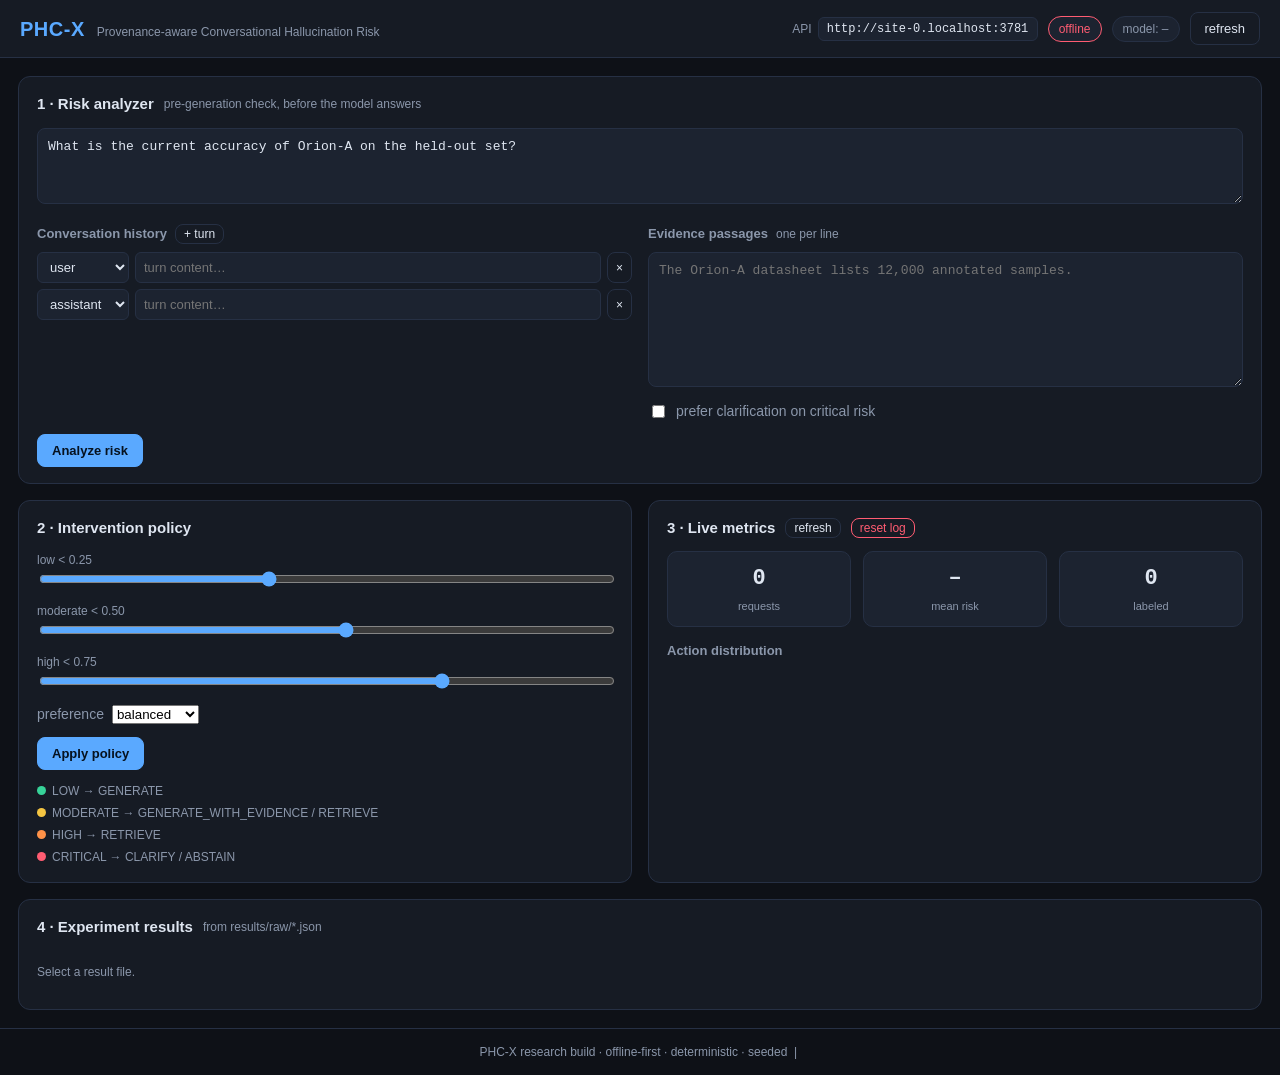
==== dashboard/index.html @ ae4a9660 "Initial PHC-X implementation" ====
<!DOCTYPE html>
<html lang="en">
<head>
  <meta charset="utf-8" />
  <meta name="viewport" content="width=device-width, initial-scale=1" />
  <title>PHC-X Dashboard</title>
  <link rel="stylesheet" href="style.css" />
</head>
<body>
  <header>
    <div class="brand">
      <span class="logo">PHC&#8209;X</span>
      <span class="tag">Provenance-aware Conversational Hallucination Risk</span>
    </div>
    <div class="status">
      <label>API
        <input id="api-base" value="http://127.0.0.1:8000" spellcheck="false" />
      </label>
      <span id="health-badge" class="badge">connecting…</span>
      <span id="model-badge" class="badge muted">model: –</span>
      <button id="btn-refresh" class="ghost">refresh</button>
    </div>
  </header>

  <main>
    <!-- ------------------------------------------------------- analyzer -->
    <section class="panel wide">
      <h2>1 &middot; Risk analyzer <span class="hint">pre-generation check, before the model answers</span></h2>
      <textarea id="prompt" rows="3" placeholder="Type the user prompt to evaluate…"></textarea>

      <div class="grid2">
        <div>
          <h3>Conversation history <button id="btn-add-turn" class="ghost small">+ turn</button></h3>
          <div id="history"></div>
        </div>
        <div>
          <h3>Evidence passages <span class="hint">one per line</span></h3>
          <textarea id="evidence" rows="6" placeholder="The Orion-A datasheet lists 12,000 annotated samples."></textarea>
          <label class="row"><input type="checkbox" id="prefer-clarify" /> prefer clarification on critical risk</label>
        </div>
      </div>

      <div class="actions">
        <button id="btn-analyze" class="primary">Analyze risk</button>
        <span id="analyze-meta" class="hint"></span>
      </div>

      <div id="result" class="result hidden">
        <div class="gauge-wrap">
          <div id="gauge" class="gauge"><div class="gauge-inner"><span id="gauge-score">0.00</span><small id="gauge-level">LOW</small></div></div>
          <div class="action-card">
            <div class="action-line"><span class="label">Action</span><span id="action" class="pill">–</span></div>
            <div class="action-line"><span class="label">Reason</span><span id="reason">–</span></div>
            <div class="action-line"><span class="label">Latency</span><span id="latency">–</span></div>
          </div>
        </div>

        <div class="grid2">
          <div>
            <h3>Top contributing factors <span class="hint" id="explain-method"></span></h3>
            <div id="factors"></div>
          </div>
          <div>
            <h3>Signals</h3>
            <div id="signals"></div>
          </div>
        </div>
      </div>
    </section>

    <!-- --------------------------------------------------------- policy -->
    <section class="panel">
      <h2>2 &middot; Intervention policy</h2>
      <div class="sliders">
        <label>low &lt; <span id="v-low">0.25</span>
          <input type="range" id="t-low" min="0.02" max="0.60" step="0.01" value="0.25" /></label>
        <label>moderate &lt; <span id="v-moderate">0.50</span>
          <input type="range" id="t-moderate" min="0.10" max="0.85" step="0.01" value="0.50" /></label>
        <label>high &lt; <span id="v-high">0.75</span>
          <input type="range" id="t-high" min="0.20" max="0.98" step="0.01" value="0.75" /></label>
      </div>
      <label class="row">preference
        <select id="pref">
          <option>balanced</option><option>aggressive</option><option>permissive</option>
        </select>
      </label>
      <div class="actions">
        <button id="btn-policy" class="primary">Apply policy</button>
        <span id="policy-meta" class="hint"></span>
      </div>
      <div class="legend">
        <div><span class="dot low"></span>LOW → GENERATE</div>
        <div><span class="dot moderate"></span>MODERATE → GENERATE_WITH_EVIDENCE / RETRIEVE</div>
        <div><span class="dot high"></span>HIGH → RETRIEVE</div>
        <div><span class="dot critical"></span>CRITICAL → CLARIFY / ABSTAIN</div>
      </div>
    </section>

    <!-- -------------------------------------------------------- metrics -->
    <section class="panel">
      <h2>3 &middot; Live metrics
        <button id="btn-metrics" class="ghost small">refresh</button>
        <button id="btn-reset" class="ghost small danger">reset log</button>
      </h2>
      <div id="metrics" class="metrics">
        <div class="stat"><b id="m-n">0</b><span>requests</span></div>
        <div class="stat"><b id="m-risk">–</b><span>mean risk</span></div>
        <div class="stat"><b id="m-labeled">0</b><span>labeled</span></div>
      </div>
      <h3>Action distribution</h3>
      <div id="actions-dist"></div>
      <div id="gate-box" class="gates hidden"></div>
    </section>

    <!-- -------------------------------------------------------- results -->
    <section class="panel wide">
      <h2>4 &middot; Experiment results <span class="hint">from results/raw/*.json</span></h2>
      <div id="result-files" class="chips"></div>
      <div id="result-view"><p class="hint">Select a result file.</p></div>
    </section>
  </main>

  <footer>
    PHC-X research build &middot; offline-first &middot; deterministic &middot;
    seeded &nbsp;|&nbsp; <span id="footer-version"></span>
  </footer>
  <script src="app.js"></script>
</body>
</html>
---- dashboard/style.css ----
:root {
  --bg: #0e1117;
  --panel: #161b24;
  --panel2: #1c2330;
  --text: #dfe6f1;
  --muted: #8b97ab;
  --line: #263044;
  --accent: #5aa9ff;
  --low: #37d399;
  --moderate: #f4c542;
  --high: #ff9248;
  --critical: #ff5c72;
  --mono: ui-monospace, SFMono-Regular, Menlo, monospace;
}
* { box-sizing: border-box; }
body {
  margin: 0; background: var(--bg); color: var(--text);
  font: 14px/1.5 -apple-system, "Segoe UI", Roboto, sans-serif;
}
header {
  display: flex; justify-content: space-between; align-items: center;
  padding: 12px 20px; background: var(--panel); border-bottom: 1px solid var(--line);
  position: sticky; top: 0; z-index: 5;
}
.brand { display: flex; align-items: baseline; gap: 12px; }
.logo { font-weight: 800; font-size: 20px; letter-spacing: .5px; color: var(--accent); }
.tag { color: var(--muted); font-size: 12px; }
.status { display: flex; align-items: center; gap: 10px; }
.status label { color: var(--muted); font-size: 12px; display: flex; gap: 6px; align-items: center; }
#api-base {
  background: var(--panel2); color: var(--text); border: 1px solid var(--line);
  border-radius: 6px; padding: 4px 8px; font-family: var(--mono); font-size: 12px; width: 220px;
}
.badge {
  background: var(--panel2); border: 1px solid var(--line); color: var(--muted);
  border-radius: 999px; padding: 3px 10px; font-size: 12px;
}
.badge.ok { color: var(--low); border-color: var(--low); }
.badge.err { color: var(--critical); border-color: var(--critical); }
main {
  display: grid; grid-template-columns: repeat(2, minmax(320px, 1fr));
  gap: 16px; padding: 18px; max-width: 1280px; margin: 0 auto;
}
.panel {
  background: var(--panel); border: 1px solid var(--line); border-radius: 12px;
  padding: 16px 18px;
}
.panel.wide { grid-column: 1 / -1; }
h2 { font-size: 15px; margin: 0 0 12px; display: flex; align-items: center; gap: 10px; flex-wrap: wrap; }
h3 { font-size: 13px; margin: 14px 0 8px; color: var(--muted); font-weight: 600;
     display: flex; gap: 8px; align-items: center; }
.hint { color: var(--muted); font-size: 12px; font-weight: 400; }
textarea, input[type=text] {
  width: 100%; background: var(--panel2); color: var(--text); border: 1px solid var(--line);
  border-radius: 8px; padding: 8px 10px; font: 13px/1.5 var(--mono); resize: vertical;
}
textarea:focus, input:focus { outline: 1px solid var(--accent); }
.grid2 { display: grid; grid-template-columns: 1fr 1fr; gap: 16px; }
.turn { display: grid; grid-template-columns: 92px 1fr auto; gap: 6px; margin-bottom: 6px; }
.turn select, .turn input {
  background: var(--panel2); color: var(--text); border: 1px solid var(--line);
  border-radius: 6px; padding: 6px 8px; font-size: 13px;
}
.row { display: flex; gap: 8px; align-items: center; margin-top: 8px; color: var(--muted); }
.actions { margin-top: 12px; display: flex; gap: 10px; align-items: center; }
button {
  background: var(--panel2); color: var(--text); border: 1px solid var(--line);
  border-radius: 8px; padding: 8px 14px; cursor: pointer; font-size: 13px;
}
button:hover { border-color: var(--accent); }
button.primary { background: var(--accent); border-color: var(--accent); color: #06121f; font-weight: 600; }
button.ghost { background: transparent; }
button.small { padding: 2px 8px; font-size: 12px; }
button.danger { color: var(--critical); border-color: var(--critical); }
.result { margin-top: 16px; border-top: 1px dashed var(--line); padding-top: 14px; }
.hidden { display: none !important; }
.gauge-wrap { display: flex; gap: 24px; align-items: center; flex-wrap: wrap; }
.gauge {
  --p: 0deg; --c: var(--low);
  width: 150px; height: 150px; border-radius: 50%;
  background: conic-gradient(var(--c) var(--p), var(--panel2) 0);
  display: grid; place-items: center;
}
.gauge-inner {
  width: 116px; height: 116px; border-radius: 50%; background: var(--panel);
  display: grid; place-content: center; text-align: center;
}
#gauge-score { font-size: 30px; font-weight: 700; font-family: var(--mono); }
#gauge-level { font-size: 12px; letter-spacing: 2px; color: var(--muted); }
.action-card { flex: 1; min-width: 260px; display: grid; gap: 8px; }
.action-line { display: grid; grid-template-columns: 80px 1fr; gap: 10px; align-items: start; }
.action-line .label { color: var(--muted); font-size: 12px; }
.pill {
  justify-self: start; padding: 3px 12px; border-radius: 999px; font-weight: 700;
  font-size: 12px; letter-spacing: .6px; background: var(--panel2); border: 1px solid var(--line);
}
.factor { display: grid; grid-template-columns: 210px 1fr 64px; gap: 8px; align-items: center; margin-bottom: 5px; }
.factor .name { font-family: var(--mono); font-size: 12px; color: var(--muted);
                overflow: hidden; text-overflow: ellipsis; white-space: nowrap; }
.bar { height: 10px; background: var(--panel2); border-radius: 5px; position: relative; overflow: hidden; }
.bar i { position: absolute; top: 0; bottom: 0; display: block; border-radius: 5px; }
.bar i.pos { background: var(--critical); left: 50%; }
.bar i.neg { background: var(--low); right: 50%; }
.bar::after { content: ""; position: absolute; left: 50%; top: 0; bottom: 0; width: 1px; background: var(--line); }
.factor .val { font-family: var(--mono); font-size: 12px; text-align: right; }
.chips { display: flex; flex-wrap: wrap; gap: 6px; margin-bottom: 10px; }
.chip {
  background: var(--panel2); border: 1px solid var(--line); color: var(--muted);
  border-radius: 999px; padding: 3px 10px; font-size: 12px; cursor: pointer;
  font-family: var(--mono);
}
.chip.active, .chip:hover { color: var(--text); border-color: var(--accent); }
.sliders label { display: block; margin-bottom: 10px; color: var(--muted); font-size: 12px; }
.sliders input[type=range] { width: 100%; accent-color: var(--accent); }
.legend { margin-top: 12px; display: grid; gap: 4px; font-size: 12px; color: var(--muted); }
.dot { display: inline-block; width: 9px; height: 9px; border-radius: 50%; margin-right: 6px; }
.dot.low { background: var(--low); } .dot.moderate { background: var(--moderate); }
.dot.high { background: var(--high); } .dot.critical { background: var(--critical); }
.metrics { display: flex; gap: 12px; }
.stat { flex: 1; background: var(--panel2); border: 1px solid var(--line);
        border-radius: 10px; padding: 10px; text-align: center; }
.stat b { display: block; font-size: 22px; font-family: var(--mono); }
.stat span { color: var(--muted); font-size: 11px; }
.dist-row { display: grid; grid-template-columns: 190px 1fr 90px; gap: 8px;
            align-items: center; margin-bottom: 6px; font-size: 12px; }
.dist-row .bar i { left: 0; right: auto; background: var(--accent); }
.gates { margin-top: 12px; border: 1px solid var(--line); border-radius: 10px;
         padding: 10px 12px; font-size: 13px; }
.gates.pass { border-color: var(--low); }
.gates.fail { border-color: var(--critical); }
pre { background: var(--panel2); border: 1px solid var(--line); border-radius: 8px;
      padding: 10px; overflow: auto; max-height: 340px; font-size: 12px; }
.kv { display: grid; grid-template-columns: repeat(auto-fill, minmax(160px, 1fr)); gap: 8px; }
.kv div { background: var(--panel2); border: 1px solid var(--line); border-radius: 8px; padding: 8px; }
.kv b { display: block; font-family: var(--mono); font-size: 16px; }
.kv span { color: var(--muted); font-size: 11px; }
.signal { font-family: var(--mono); font-size: 12px; color: var(--muted); margin-bottom: 4px; }
footer { color: var(--muted); text-align: center; padding: 14px; font-size: 12px;
         border-top: 1px solid var(--line); }
@media (max-width: 980px) { main { grid-template-columns: 1fr; } .grid2 { grid-template-columns: 1fr; } }
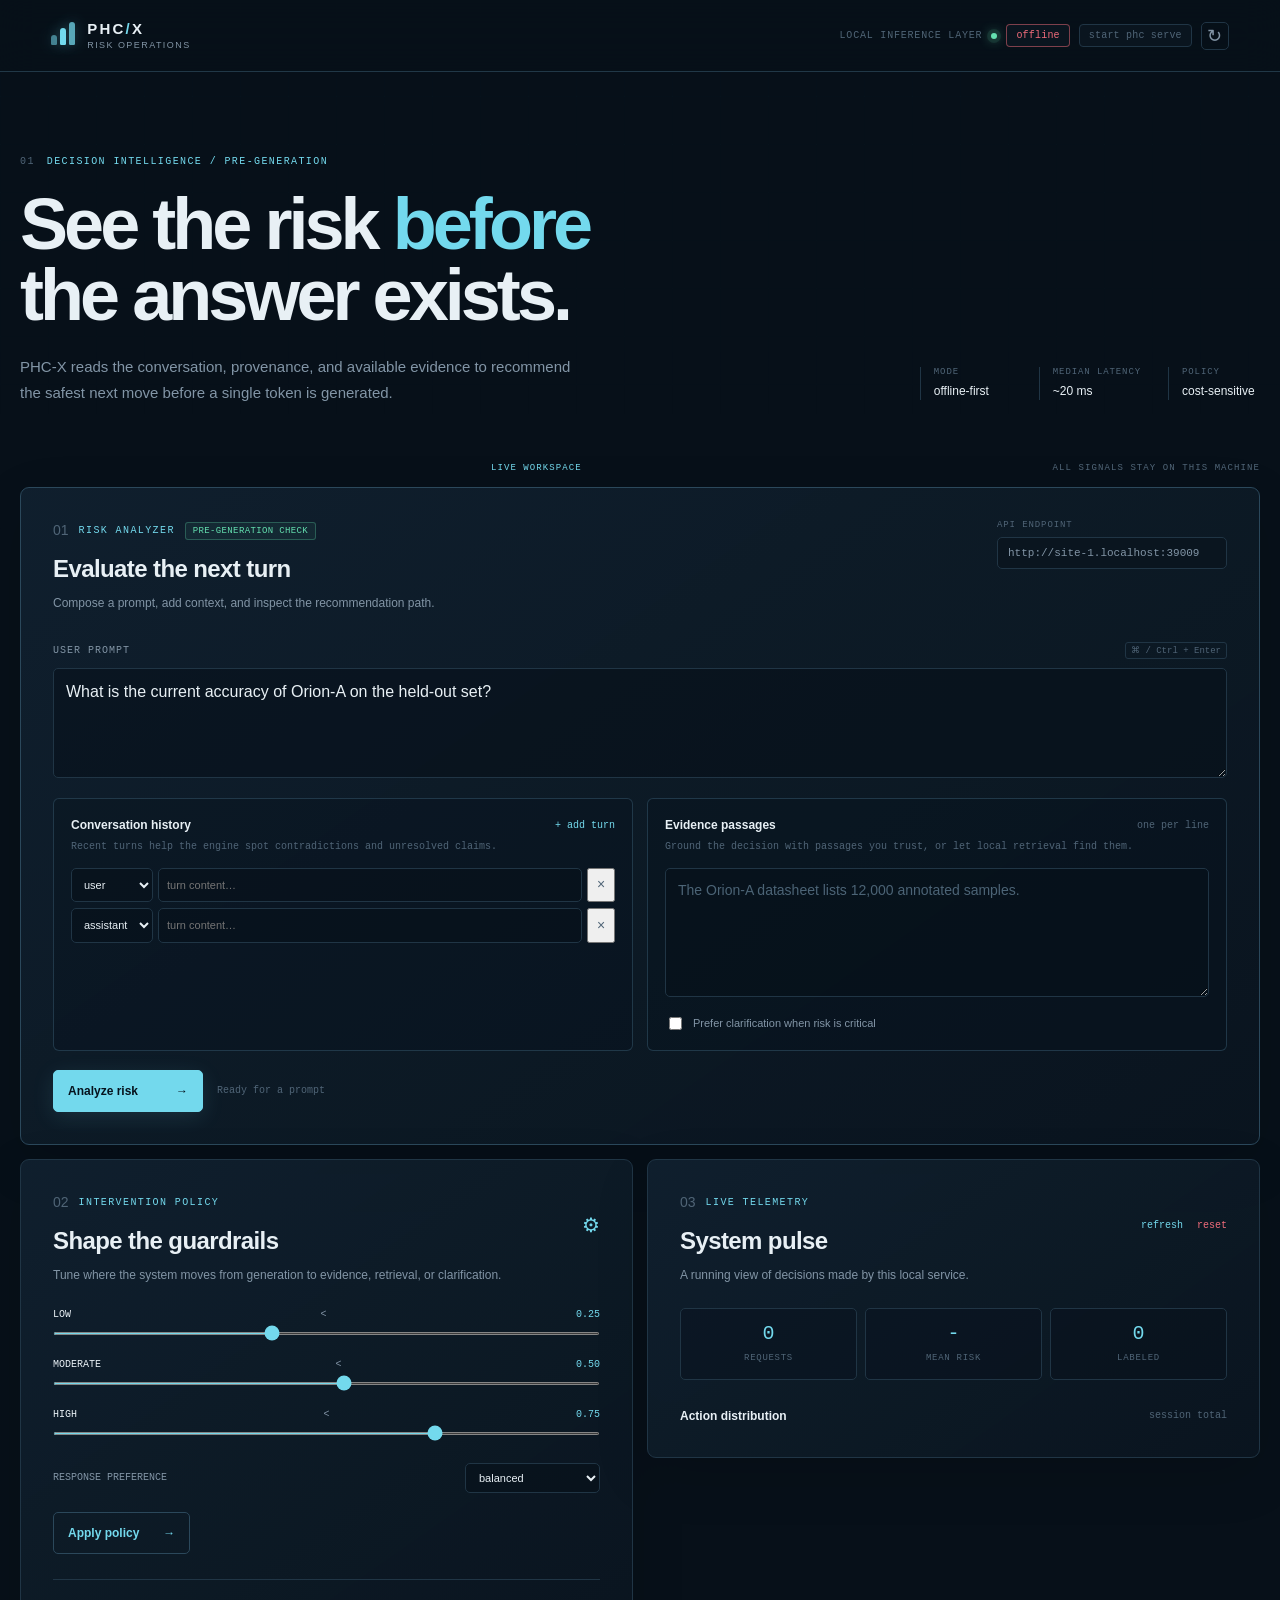
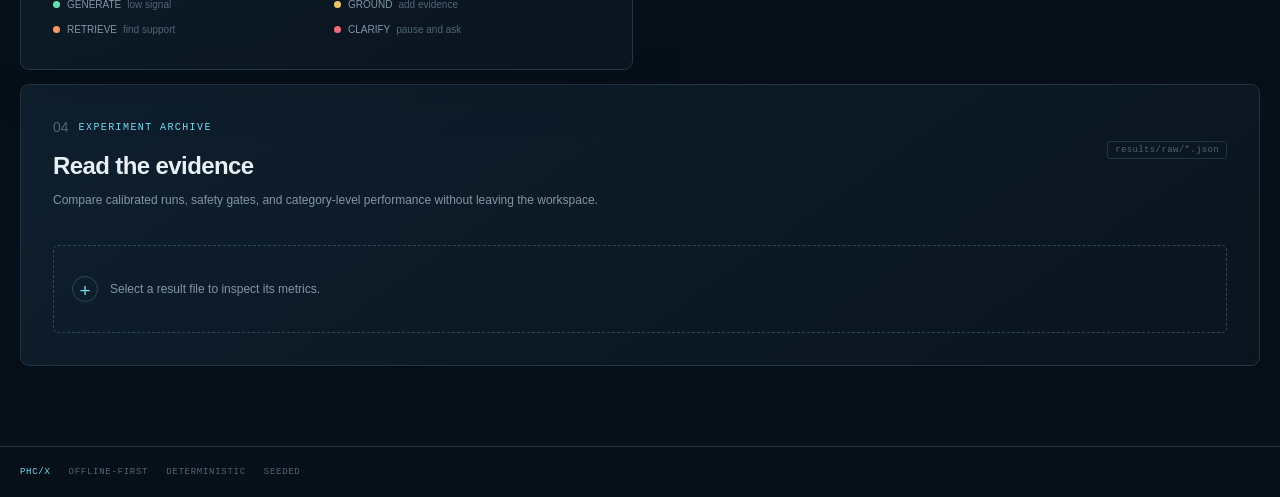
==== commit 35b7019f: "chore: dashboard and extension UI polish Includes the dashboard/extension restyling that was already" ====
--- a/dashboard/index.html
+++ b/dashboard/index.html
@@ -3,127 +3,138 @@
 <head>
   <meta charset="utf-8" />
   <meta name="viewport" content="width=device-width, initial-scale=1" />
-  <title>PHC-X Dashboard</title>
+  <meta name="theme-color" content="#08111b" />
+  <title>PHC-X / Risk operations</title>
   <link rel="stylesheet" href="style.css" />
 </head>
 <body>
-  <header>
-    <div class="brand">
-      <span class="logo">PHC&#8209;X</span>
-      <span class="tag">Provenance-aware Conversational Hallucination Risk</span>
-    </div>
-    <div class="status">
-      <label>API
-        <input id="api-base" value="http://127.0.0.1:8000" spellcheck="false" />
-      </label>
-      <span id="health-badge" class="badge">connecting…</span>
-      <span id="model-badge" class="badge muted">model: –</span>
-      <button id="btn-refresh" class="ghost">refresh</button>
-    </div>
-  </header>
+  <div class="app-shell">
+    <header class="topbar">
+      <a class="brand" href="#top" aria-label="PHC-X home">
+        <span class="brand-mark" aria-hidden="true"><i></i><i></i><i></i></span>
+        <span class="brand-copy">
+          <strong>PHC<span>/</span>X</strong>
+          <small>risk operations</small>
+        </span>
+      </a>
+      <div class="topbar-context">
+        <span class="context-label">local inference layer</span>
+        <span class="live-dot" aria-hidden="true"></span>
+        <span id="health-badge" class="badge">connecting...</span>
+        <span id="model-badge" class="badge muted">model: -</span>
+        <button id="btn-refresh" class="icon-button" title="Refresh service status" aria-label="Refresh service status">
+          <span aria-hidden="true">&#8635;</span>
+        </button>
+      </div>
+    </header>
 
-  <main>
-    <!-- ------------------------------------------------------- analyzer -->
-    <section class="panel wide">
-      <h2>1 &middot; Risk analyzer <span class="hint">pre-generation check, before the model answers</span></h2>
-      <textarea id="prompt" rows="3" placeholder="Type the user prompt to evaluate…"></textarea>
+    <main id="top">
+      <section class="intro">
+        <div>
+          <p class="eyebrow"><span>01</span> decision intelligence / pre-generation</p>
+          <h1>See the risk <em>before</em><br />the answer exists.</h1>
+          <p class="lede">PHC-X reads the conversation, provenance, and available evidence to recommend the safest next move before a single token is generated.</p>
+        </div>
+        <div class="intro-meta">
+          <div class="micro-stat"><span>mode</span><b>offline-first</b></div>
+          <div class="micro-stat"><span>median latency</span><b>~20 ms</b></div>
+          <div class="micro-stat"><span>policy</span><b>cost-sensitive</b></div>
+        </div>
+      </section>
 
-      <div class="grid2">
-        <div>
-          <h3>Conversation history <button id="btn-add-turn" class="ghost small">+ turn</button></h3>
-          <div id="history"></div>
+      <div class="section-rule"><span>live workspace</span><span>all signals stay on this machine</span></div>
+
+      <section class="panel analyzer-panel" id="analyzer">
+        <div class="panel-heading">
+          <div>
+            <div class="heading-line"><span class="step">01</span><span class="kicker">risk analyzer</span><span class="live-pill">pre-generation check</span></div>
+            <h2>Evaluate the next turn</h2>
+            <p class="panel-description">Compose a prompt, add context, and inspect the recommendation path.</p>
+          </div>
+          <label class="api-field">API endpoint
+            <input id="api-base" value="http://127.0.0.1:8000" spellcheck="false" />
+          </label>
         </div>
-        <div>
-          <h3>Evidence passages <span class="hint">one per line</span></h3>
-          <textarea id="evidence" rows="6" placeholder="The Orion-A datasheet lists 12,000 annotated samples."></textarea>
-          <label class="row"><input type="checkbox" id="prefer-clarify" /> prefer clarification on critical risk</label>
+
+        <div class="prompt-field">
+          <label for="prompt"><span>user prompt</span><kbd>⌘ / Ctrl + Enter</kbd></label>
+          <textarea id="prompt" rows="3" placeholder="Ask anything you want to evaluate..."></textarea>
         </div>
-      </div>
 
-      <div class="actions">
-        <button id="btn-analyze" class="primary">Analyze risk</button>
-        <span id="analyze-meta" class="hint"></span>
-      </div>
-
-      <div id="result" class="result hidden">
-        <div class="gauge-wrap">
-          <div id="gauge" class="gauge"><div class="gauge-inner"><span id="gauge-score">0.00</span><small id="gauge-level">LOW</small></div></div>
-          <div class="action-card">
-            <div class="action-line"><span class="label">Action</span><span id="action" class="pill">–</span></div>
-            <div class="action-line"><span class="label">Reason</span><span id="reason">–</span></div>
-            <div class="action-line"><span class="label">Latency</span><span id="latency">–</span></div>
+        <div class="workspace-grid">
+          <div class="input-card">
+            <div class="subheading"><h3>Conversation history</h3><button id="btn-add-turn" class="text-button">+ add turn</button></div>
+            <p class="field-note">Recent turns help the engine spot contradictions and unresolved claims.</p>
+            <div id="history"></div>
+          </div>
+          <div class="input-card">
+            <div class="subheading"><h3>Evidence passages</h3><span class="field-note">one per line</span></div>
+            <p class="field-note">Ground the decision with passages you trust, or let local retrieval find them.</p>
+            <textarea id="evidence" rows="5" placeholder="The Orion-A datasheet lists 12,000 annotated samples."></textarea>
+            <label class="check-row"><input type="checkbox" id="prefer-clarify" /><span>Prefer clarification when risk is critical</span></label>
           </div>
         </div>
 
-        <div class="grid2">
-          <div>
-            <h3>Top contributing factors <span class="hint" id="explain-method"></span></h3>
-            <div id="factors"></div>
+        <div class="analyzer-actions">
+          <button id="btn-analyze" class="primary-button"><span>Analyze risk</span><b aria-hidden="true">&#8594;</b></button>
+          <span id="analyze-meta" class="action-meta">Ready for a prompt</span>
+        </div>
+
+        <div id="result" class="result hidden">
+          <div class="result-header"><div><span class="kicker">decision trace</span><h2>Recommendation</h2></div><span class="result-note">explainable by design</span></div>
+          <div class="result-overview">
+            <div class="gauge-wrap">
+              <div id="gauge" class="gauge"><div class="gauge-inner"><span id="gauge-score">0.00</span><small id="gauge-level">LOW</small><em>risk score</em></div></div>
+              <div class="action-card">
+                <div class="action-line"><span class="label">recommended action</span><span id="action" class="pill">-</span></div>
+                <div class="action-line"><span class="label">why this path</span><span id="reason">-</span></div>
+                <div class="action-line"><span class="label">analysis time</span><span id="latency">-</span></div>
+              </div>
+            </div>
+            <div class="confidence-card"><span class="card-label">risk continuum</span><div class="continuum"><i class="low"></i><i class="moderate"></i><i class="high"></i><i class="critical"></i></div><div class="continuum-labels"><span>low</span><span>moderate</span><span>high</span><span>critical</span></div><p>Thresholds are defined by the active intervention policy.</p></div>
           </div>
-          <div>
-            <h3>Signals</h3>
-            <div id="signals"></div>
+
+          <div class="diagnostics-grid">
+            <div class="diagnostic-card"><div class="subheading"><h3>Top contributing factors</h3><span class="field-note" id="explain-method"></span></div><div id="factors"></div></div>
+            <div class="diagnostic-card"><div class="subheading"><h3>Engine signals</h3><span class="field-note">live trace</span></div><div id="signals"></div></div>
           </div>
         </div>
+      </section>
+
+      <div class="lower-grid">
+        <section class="panel" id="policy">
+          <div class="panel-heading compact"><div><div class="heading-line"><span class="step">02</span><span class="kicker">intervention policy</span></div><h2>Shape the guardrails</h2></div><span class="panel-icon" aria-hidden="true">&#9881;</span></div>
+          <p class="panel-description">Tune where the system moves from generation to evidence, retrieval, or clarification.</p>
+          <div class="sliders">
+            <label><span><b>low</b> &lt; <strong id="v-low">0.25</strong></span><input type="range" id="t-low" min="0.02" max="0.60" step="0.01" value="0.25" /></label>
+            <label><span><b>moderate</b> &lt; <strong id="v-moderate">0.50</strong></span><input type="range" id="t-moderate" min="0.10" max="0.85" step="0.01" value="0.50" /></label>
+            <label><span><b>high</b> &lt; <strong id="v-high">0.75</strong></span><input type="range" id="t-high" min="0.20" max="0.98" step="0.01" value="0.75" /></label>
+          </div>
+          <label class="select-row"><span>response preference</span><select id="pref"><option>balanced</option><option>aggressive</option><option>permissive</option></select></label>
+          <div class="actions"><button id="btn-policy" class="secondary-button">Apply policy <span aria-hidden="true">&#8594;</span></button><span id="policy-meta" class="action-meta"></span></div>
+          <div class="legend"><div><span class="dot low"></span><b>generate</b><span>low signal</span></div><div><span class="dot moderate"></span><b>ground</b><span>add evidence</span></div><div><span class="dot high"></span><b>retrieve</b><span>find support</span></div><div><span class="dot critical"></span><b>clarify</b><span>pause and ask</span></div></div>
+        </section>
+
+        <section class="panel" id="metrics">
+          <div class="panel-heading compact"><div><div class="heading-line"><span class="step">03</span><span class="kicker">live telemetry</span></div><h2>System pulse</h2></div><div class="heading-actions"><button id="btn-metrics" class="text-button">refresh</button><button id="btn-reset" class="text-button danger">reset</button></div></div>
+          <p class="panel-description">A running view of decisions made by this local service.</p>
+          <div class="metrics"><div class="stat"><b id="m-n">0</b><span>requests</span></div><div class="stat"><b id="m-risk">-</b><span>mean risk</span></div><div class="stat"><b id="m-labeled">0</b><span>labeled</span></div></div>
+          <div class="subheading metric-subheading"><h3>Action distribution</h3><span class="field-note">session total</span></div>
+          <div id="actions-dist"></div>
+          <div id="gate-box" class="gates hidden"></div>
+        </section>
       </div>
-    </section>
 
-    <!-- --------------------------------------------------------- policy -->
-    <section class="panel">
-      <h2>2 &middot; Intervention policy</h2>
-      <div class="sliders">
-        <label>low &lt; <span id="v-low">0.25</span>
-          <input type="range" id="t-low" min="0.02" max="0.60" step="0.01" value="0.25" /></label>
-        <label>moderate &lt; <span id="v-moderate">0.50</span>
-          <input type="range" id="t-moderate" min="0.10" max="0.85" step="0.01" value="0.50" /></label>
-        <label>high &lt; <span id="v-high">0.75</span>
-          <input type="range" id="t-high" min="0.20" max="0.98" step="0.01" value="0.75" /></label>
-      </div>
-      <label class="row">preference
-        <select id="pref">
-          <option>balanced</option><option>aggressive</option><option>permissive</option>
-        </select>
-      </label>
-      <div class="actions">
-        <button id="btn-policy" class="primary">Apply policy</button>
-        <span id="policy-meta" class="hint"></span>
-      </div>
-      <div class="legend">
-        <div><span class="dot low"></span>LOW → GENERATE</div>
-        <div><span class="dot moderate"></span>MODERATE → GENERATE_WITH_EVIDENCE / RETRIEVE</div>
-        <div><span class="dot high"></span>HIGH → RETRIEVE</div>
-        <div><span class="dot critical"></span>CRITICAL → CLARIFY / ABSTAIN</div>
-      </div>
-    </section>
+      <section class="panel results-panel" id="results">
+        <div class="panel-heading compact"><div><div class="heading-line"><span class="step">04</span><span class="kicker">experiment archive</span></div><h2>Read the evidence</h2></div><span class="archive-label">results/raw/*.json</span></div>
+        <p class="panel-description">Compare calibrated runs, safety gates, and category-level performance without leaving the workspace.</p>
+        <div id="result-files" class="chips"></div>
+        <div id="result-view" class="result-view"><div class="empty-state"><span class="empty-icon">+</span><p>Select a result file to inspect its metrics.</p></div></div>
+      </section>
+    </main>
 
-    <!-- -------------------------------------------------------- metrics -->
-    <section class="panel">
-      <h2>3 &middot; Live metrics
-        <button id="btn-metrics" class="ghost small">refresh</button>
-        <button id="btn-reset" class="ghost small danger">reset log</button>
-      </h2>
-      <div id="metrics" class="metrics">
-        <div class="stat"><b id="m-n">0</b><span>requests</span></div>
-        <div class="stat"><b id="m-risk">–</b><span>mean risk</span></div>
-        <div class="stat"><b id="m-labeled">0</b><span>labeled</span></div>
-      </div>
-      <h3>Action distribution</h3>
-      <div id="actions-dist"></div>
-      <div id="gate-box" class="gates hidden"></div>
-    </section>
-
-    <!-- -------------------------------------------------------- results -->
-    <section class="panel wide">
-      <h2>4 &middot; Experiment results <span class="hint">from results/raw/*.json</span></h2>
-      <div id="result-files" class="chips"></div>
-      <div id="result-view"><p class="hint">Select a result file.</p></div>
-    </section>
-  </main>
-
-  <footer>
-    PHC-X research build &middot; offline-first &middot; deterministic &middot;
-    seeded &nbsp;|&nbsp; <span id="footer-version"></span>
-  </footer>
+    <footer><span class="footer-brand">PHC/X</span><span>offline-first</span><span>deterministic</span><span>seeded</span><span class="footer-spacer"></span><span id="footer-version"></span></footer>
+  </div>
   <script src="app.js"></script>
 </body>
 </html>
--- a/dashboard/style.css
+++ b/dashboard/style.css
@@ -1,140 +1,51 @@
 :root {
-  --bg: #0e1117;
-  --panel: #161b24;
-  --panel2: #1c2330;
-  --text: #dfe6f1;
-  --muted: #8b97ab;
-  --line: #263044;
-  --accent: #5aa9ff;
-  --low: #37d399;
-  --moderate: #f4c542;
-  --high: #ff9248;
-  --critical: #ff5c72;
-  --mono: ui-monospace, SFMono-Regular, Menlo, monospace;
+  --bg: #071019;
+  --surface: #0d1924;
+  --surface-raised: #112130;
+  --surface-soft: #0a151f;
+  --text: #e8f0f5;
+  --muted: #8295a6;
+  --faint: #506577;
+  --line: #203545;
+  --line-bright: #2b485b;
+  --cyan: #73d9ed;
+  --cyan-deep: #1ca6c1;
+  --mint: #64e0b0;
+  --low: #64e0b0;
+  --moderate: #e7c76b;
+  --high: #f29b63;
+  --critical: #f16c7b;
+  --mono: "SFMono-Regular", Consolas, "Liberation Mono", Menlo, monospace;
+  --sans: Inter, ui-sans-serif, -apple-system, BlinkMacSystemFont, "Segoe UI", sans-serif;
 }
 * { box-sizing: border-box; }
-body {
-  margin: 0; background: var(--bg); color: var(--text);
-  font: 14px/1.5 -apple-system, "Segoe UI", Roboto, sans-serif;
-}
-header {
-  display: flex; justify-content: space-between; align-items: center;
-  padding: 12px 20px; background: var(--panel); border-bottom: 1px solid var(--line);
-  position: sticky; top: 0; z-index: 5;
-}
-.brand { display: flex; align-items: baseline; gap: 12px; }
-.logo { font-weight: 800; font-size: 20px; letter-spacing: .5px; color: var(--accent); }
-.tag { color: var(--muted); font-size: 12px; }
-.status { display: flex; align-items: center; gap: 10px; }
-.status label { color: var(--muted); font-size: 12px; display: flex; gap: 6px; align-items: center; }
-#api-base {
-  background: var(--panel2); color: var(--text); border: 1px solid var(--line);
-  border-radius: 6px; padding: 4px 8px; font-family: var(--mono); font-size: 12px; width: 220px;
-}
-.badge {
-  background: var(--panel2); border: 1px solid var(--line); color: var(--muted);
-  border-radius: 999px; padding: 3px 10px; font-size: 12px;
-}
-.badge.ok { color: var(--low); border-color: var(--low); }
-.badge.err { color: var(--critical); border-color: var(--critical); }
-main {
-  display: grid; grid-template-columns: repeat(2, minmax(320px, 1fr));
-  gap: 16px; padding: 18px; max-width: 1280px; margin: 0 auto;
-}
-.panel {
-  background: var(--panel); border: 1px solid var(--line); border-radius: 12px;
-  padding: 16px 18px;
-}
-.panel.wide { grid-column: 1 / -1; }
-h2 { font-size: 15px; margin: 0 0 12px; display: flex; align-items: center; gap: 10px; flex-wrap: wrap; }
-h3 { font-size: 13px; margin: 14px 0 8px; color: var(--muted); font-weight: 600;
-     display: flex; gap: 8px; align-items: center; }
-.hint { color: var(--muted); font-size: 12px; font-weight: 400; }
-textarea, input[type=text] {
-  width: 100%; background: var(--panel2); color: var(--text); border: 1px solid var(--line);
-  border-radius: 8px; padding: 8px 10px; font: 13px/1.5 var(--mono); resize: vertical;
-}
-textarea:focus, input:focus { outline: 1px solid var(--accent); }
-.grid2 { display: grid; grid-template-columns: 1fr 1fr; gap: 16px; }
-.turn { display: grid; grid-template-columns: 92px 1fr auto; gap: 6px; margin-bottom: 6px; }
-.turn select, .turn input {
-  background: var(--panel2); color: var(--text); border: 1px solid var(--line);
-  border-radius: 6px; padding: 6px 8px; font-size: 13px;
-}
-.row { display: flex; gap: 8px; align-items: center; margin-top: 8px; color: var(--muted); }
-.actions { margin-top: 12px; display: flex; gap: 10px; align-items: center; }
-button {
-  background: var(--panel2); color: var(--text); border: 1px solid var(--line);
-  border-radius: 8px; padding: 8px 14px; cursor: pointer; font-size: 13px;
-}
-button:hover { border-color: var(--accent); }
-button.primary { background: var(--accent); border-color: var(--accent); color: #06121f; font-weight: 600; }
-button.ghost { background: transparent; }
-button.small { padding: 2px 8px; font-size: 12px; }
-button.danger { color: var(--critical); border-color: var(--critical); }
-.result { margin-top: 16px; border-top: 1px dashed var(--line); padding-top: 14px; }
+html { scroll-behavior: smooth; }
+body { margin: 0; background: var(--bg); color: var(--text); font: 14px/1.5 var(--sans); }
+body::before { content: ""; position: fixed; inset: 0; pointer-events: none; opacity: .22; background-image: linear-gradient(rgba(115,217,237,.045) 1px, transparent 1px), linear-gradient(90deg, rgba(115,217,237,.045) 1px, transparent 1px); background-size: 48px 48px; mask-image: linear-gradient(to bottom, black, transparent 78%); }
+button, input, textarea, select { font: inherit; }
+button { cursor: pointer; }
+.app-shell { position: relative; min-height: 100vh; }
+.topbar { position: sticky; top: 0; z-index: 10; height: 72px; display: flex; align-items: center; justify-content: space-between; padding: 0 clamp(20px, 4vw, 64px); background: rgba(7,16,25,.88); border-bottom: 1px solid rgba(43,72,91,.72); backdrop-filter: blur(18px); }
+.brand { display: inline-flex; align-items: center; gap: 11px; color: var(--text); text-decoration: none; }
+.brand-mark { display: flex; align-items: flex-end; gap: 3px; width: 25px; height: 23px; padding: 2px 0; }
+.brand-mark i { display: block; width: 6px; border-radius: 5px 5px 2px 2px; background: var(--cyan); box-shadow: 0 0 14px rgba(115,217,237,.4); }
+.brand-mark i:nth-child(1) { height: 10px; opacity: .55; }.brand-mark i:nth-child(2) { height: 17px; }.brand-mark i:nth-child(3) { height: 23px; opacity: .75; }
+.brand-copy { display: grid; line-height: 1; gap: 5px; }.brand-copy strong { font-size: 15px; letter-spacing: .15em; }.brand-copy strong span { color: var(--cyan); }.brand-copy small { color: var(--muted); font-size: 9px; letter-spacing: .16em; text-transform: uppercase; }
+.topbar-context { display: flex; align-items: center; gap: 9px; }.context-label { color: var(--faint); font: 10px var(--mono); letter-spacing: .08em; text-transform: uppercase; }.live-dot { width: 6px; height: 6px; border-radius: 50%; background: var(--mint); box-shadow: 0 0 0 4px rgba(100,224,176,.1), 0 0 12px var(--mint); }
+.badge { color: var(--muted); border: 1px solid var(--line); background: var(--surface-soft); border-radius: 4px; padding: 5px 9px; font: 10px var(--mono); letter-spacing: .02em; }.badge.ok { color: var(--mint); border-color: rgba(100,224,176,.36); }.badge.err { color: var(--critical); border-color: rgba(241,108,123,.5); }.badge.muted { color: var(--faint); }
+.icon-button { width: 28px; height: 28px; padding: 0; border: 1px solid var(--line); background: transparent; color: var(--muted); border-radius: 5px; font-size: 18px; line-height: 1; }.icon-button:hover { color: var(--cyan); border-color: var(--cyan-deep); }
+main { width: min(1240px, calc(100% - 40px)); margin: 0 auto; padding: clamp(45px, 7vw, 84px) 0 80px; }
+.intro { display: flex; justify-content: space-between; gap: 50px; align-items: flex-end; margin-bottom: 58px; }.eyebrow, .kicker { color: var(--cyan); font: 10px var(--mono); letter-spacing: .14em; text-transform: uppercase; }.eyebrow { display: flex; gap: 12px; align-items: center; margin: 0 0 22px; }.eyebrow span, .step { color: var(--faint); }.intro h1 { margin: 0; font-size: clamp(40px, 6vw, 72px); line-height: .98; letter-spacing: -.055em; font-weight: 650; }.intro h1 em { color: var(--cyan); font-style: normal; }.lede { max-width: 560px; margin: 24px 0 0; color: var(--muted); font-size: 15px; line-height: 1.7; }.intro-meta { display: flex; gap: 27px; padding-bottom: 5px; }.micro-stat { display: grid; gap: 5px; border-left: 1px solid var(--line); padding-left: 13px; min-width: 92px; }.micro-stat span { color: var(--faint); font: 9px var(--mono); letter-spacing: .1em; text-transform: uppercase; }.micro-stat b { font-size: 12px; color: var(--text); font-weight: 500; white-space: nowrap; }
+.section-rule { display: flex; justify-content: space-between; margin-bottom: 14px; color: var(--faint); font: 9px var(--mono); letter-spacing: .12em; text-transform: uppercase; }.section-rule span:first-child { color: var(--cyan); }.section-rule::before { content: ""; }
+.panel { background: linear-gradient(145deg, rgba(17,33,48,.9), rgba(10,21,31,.96)); border: 1px solid var(--line); border-radius: 9px; padding: clamp(22px, 3vw, 32px); box-shadow: 0 18px 55px rgba(0,0,0,.12); }.analyzer-panel { border-color: var(--line-bright); }.panel-heading { display: flex; justify-content: space-between; align-items: flex-start; gap: 25px; }.panel-heading.compact { align-items: center; }.heading-line { display: flex; gap: 10px; align-items: center; margin-bottom: 10px; }.panel h2 { margin: 0; font-size: 24px; letter-spacing: -.025em; font-weight: 600; }.panel-description { margin: 7px 0 0; color: var(--muted); font-size: 12px; }.live-pill, .archive-label { border: 1px solid rgba(100,224,176,.28); background: rgba(100,224,176,.06); color: var(--mint); border-radius: 3px; padding: 3px 7px; font: 9px var(--mono); letter-spacing: .04em; text-transform: uppercase; }.archive-label { color: var(--faint); border-color: var(--line); background: transparent; text-transform: none; }.api-field { display: grid; gap: 7px; color: var(--faint); font: 9px var(--mono); letter-spacing: .1em; text-transform: uppercase; }.api-field input { width: 230px; background: var(--surface-soft); color: var(--muted); border: 1px solid var(--line); border-radius: 5px; padding: 9px 10px; font: 11px var(--mono); }.api-field input:focus, textarea:focus, select:focus, input:focus { outline: 1px solid var(--cyan-deep); border-color: var(--cyan-deep); }
+.prompt-field { margin-top: 30px; }.prompt-field label { display: flex; justify-content: space-between; align-items: center; margin-bottom: 9px; color: var(--muted); font: 10px var(--mono); letter-spacing: .1em; text-transform: uppercase; }.prompt-field kbd { color: var(--faint); border: 1px solid var(--line); border-radius: 3px; padding: 2px 5px; font: 9px var(--mono); text-transform: none; letter-spacing: 0; }.prompt-field textarea { min-height: 110px; font-size: 16px; line-height: 1.55; }
+textarea, input, select { width: 100%; background: rgba(7,16,25,.54); color: var(--text); border: 1px solid var(--line); border-radius: 5px; padding: 11px 12px; }.prompt-field textarea, textarea { resize: vertical; }.prompt-field textarea::placeholder, textarea::placeholder { color: #4c6476; }
+.workspace-grid, .diagnostics-grid, .lower-grid { display: grid; grid-template-columns: 1fr 1fr; gap: 14px; }.workspace-grid { margin-top: 14px; }.input-card, .diagnostic-card { background: rgba(7,16,25,.28); border: 1px solid rgba(43,72,91,.7); border-radius: 6px; padding: 17px; }.subheading { display: flex; justify-content: space-between; align-items: center; gap: 12px; }.subheading h3 { margin: 0; color: var(--text); font-size: 12px; font-weight: 600; }.field-note { color: var(--faint); font: 10px var(--mono); }.input-card > .field-note { margin: 6px 0 13px; line-height: 1.45; }.text-button { padding: 0; border: 0; background: transparent; color: var(--cyan); font: 10px var(--mono); cursor: pointer; }.text-button:hover { color: var(--text); }.text-button.danger { color: var(--critical); }.turn { display: grid; grid-template-columns: 82px 1fr 28px; gap: 5px; margin-bottom: 6px; }.turn select, .turn input { padding: 8px; font-size: 11px; }.turn button { color: var(--faint); }.check-row { display: flex; gap: 8px; align-items: center; margin-top: 11px; color: var(--muted); font-size: 11px; }.check-row input { width: auto; accent-color: var(--cyan); }.analyzer-actions { display: flex; align-items: center; gap: 14px; margin-top: 19px; }.primary-button, .secondary-button { display: inline-flex; justify-content: space-between; align-items: center; gap: 24px; border-radius: 5px; padding: 11px 14px; font-size: 12px; font-weight: 650; }.primary-button { min-width: 150px; background: var(--cyan); color: #06131d; border: 1px solid var(--cyan); box-shadow: 0 5px 22px rgba(115,217,237,.12); }.primary-button:hover { background: #9be8f4; }.primary-button:disabled { opacity: .55; cursor: wait; }.secondary-button { background: transparent; color: var(--cyan); border: 1px solid var(--line-bright); }.secondary-button:hover { border-color: var(--cyan); background: rgba(115,217,237,.06); }.action-meta { color: var(--faint); font: 10px var(--mono); }.action-meta.error { color: var(--critical); }
+.result { border-top: 1px solid var(--line-bright); margin-top: 30px; padding-top: 26px; }.result-header { display: flex; justify-content: space-between; align-items: flex-end; }.result-header h2 { margin-top: 7px; }.result-note { color: var(--faint); font: 10px var(--mono); }.result-overview { display: grid; grid-template-columns: 1.4fr 1fr; gap: 20px; align-items: center; margin-top: 24px; }.gauge-wrap { display: flex; align-items: center; gap: 25px; }.gauge { --p: 0deg; --c: var(--low); width: 148px; height: 148px; flex: 0 0 auto; display: grid; place-items: center; border-radius: 50%; background: conic-gradient(var(--c) var(--p), #1a2a37 0); box-shadow: 0 0 30px color-mix(in srgb, var(--c) 15%, transparent); }.gauge-inner { width: 116px; height: 116px; display: grid; align-content: center; justify-items: center; border-radius: 50%; background: var(--surface); }.gauge-inner span { font: 30px var(--mono); font-weight: 600; }.gauge-inner small { color: var(--muted); font: 10px var(--mono); letter-spacing: .18em; text-transform: uppercase; }.gauge-inner em { color: var(--faint); font: 9px var(--sans); font-style: normal; margin-top: 7px; }.action-card { display: grid; gap: 11px; min-width: 0; }.action-line { display: grid; grid-template-columns: 105px 1fr; gap: 12px; align-items: start; }.action-line .label { color: var(--faint); font: 9px var(--mono); letter-spacing: .07em; text-transform: uppercase; padding-top: 4px; }.action-line > span:last-child { color: var(--text); font-size: 12px; overflow-wrap: anywhere; }.pill { justify-self: start; padding: 4px 9px; border: 1px solid var(--line-bright); border-radius: 3px; font: 10px var(--mono); font-weight: 700; letter-spacing: .06em; }.confidence-card { border-left: 1px solid var(--line); padding-left: 22px; }.card-label { color: var(--faint); font: 9px var(--mono); letter-spacing: .11em; text-transform: uppercase; }.continuum { display: flex; height: 7px; gap: 2px; margin: 17px 0 6px; }.continuum i { flex: 1; border-radius: 2px; }.continuum .low { background: var(--low); }.continuum .moderate { background: var(--moderate); }.continuum .high { background: var(--high); }.continuum .critical { background: var(--critical); }.continuum-labels { display: flex; justify-content: space-between; color: var(--faint); font: 9px var(--mono); text-transform: uppercase; }.confidence-card p { color: var(--muted); font-size: 11px; line-height: 1.5; margin: 15px 0 0; }
+.diagnostics-grid { margin-top: 27px; }.diagnostic-card { min-height: 125px; }.factor { display: grid; grid-template-columns: 155px 1fr 58px; gap: 10px; align-items: center; margin-top: 13px; }.factor .name { overflow: hidden; color: var(--muted); text-overflow: ellipsis; white-space: nowrap; font: 10px var(--mono); }.bar { position: relative; height: 7px; overflow: hidden; border-radius: 4px; background: #172733; }.bar i { position: absolute; top: 0; bottom: 0; display: block; border-radius: 4px; }.bar i.pos { left: 50%; background: var(--critical); }.bar i.neg { right: 50%; background: var(--low); }.bar::after { content: ""; position: absolute; left: 50%; top: 0; bottom: 0; width: 1px; background: var(--line-bright); }.factor .val { color: var(--text); text-align: right; font: 10px var(--mono); }.signal { margin-top: 10px; color: var(--muted); font: 10px/1.45 var(--mono); }.signal::first-letter { color: var(--cyan); }.signal + .signal { border-top: 1px solid rgba(43,72,91,.4); padding-top: 8px; }
+.lower-grid { margin-top: 14px; align-items: start; }.panel-icon { color: var(--cyan); font-size: 20px; }.sliders { margin-top: 25px; }.sliders label { display: block; margin-bottom: 18px; }.sliders label > span { display: flex; justify-content: space-between; color: var(--muted); font: 10px var(--mono); text-transform: uppercase; }.sliders label b { color: var(--text); font-weight: 500; }.sliders label strong { color: var(--cyan); font-weight: 500; }.sliders input[type=range] { width: 100%; height: 3px; margin: 10px 0 0; padding: 0; border: 0; accent-color: var(--cyan); }.select-row { display: flex; align-items: center; justify-content: space-between; gap: 15px; margin-top: 22px; color: var(--muted); font: 10px var(--mono); text-transform: uppercase; }.select-row select { width: 135px; padding: 7px 9px; color: var(--text); font: 11px var(--sans); text-transform: none; }.actions { display: flex; align-items: center; gap: 13px; margin-top: 19px; }.legend { display: grid; grid-template-columns: 1fr 1fr; gap: 10px 15px; margin-top: 25px; padding-top: 17px; border-top: 1px solid var(--line); }.legend div { display: grid; grid-template-columns: 8px auto 1fr; align-items: center; gap: 6px; color: var(--faint); font-size: 10px; }.legend b { color: var(--muted); font-weight: 500; text-transform: uppercase; }.dot { width: 7px; height: 7px; border-radius: 50%; }.dot.low { background: var(--low); }.dot.moderate { background: var(--moderate); }.dot.high { background: var(--high); }.dot.critical { background: var(--critical); }.heading-actions { display: flex; gap: 14px; }.metrics { display: flex; gap: 8px; margin-top: 24px; }.stat { flex: 1; background: rgba(7,16,25,.36); border: 1px solid var(--line); border-radius: 5px; padding: 13px 8px; text-align: center; }.stat b { display: block; color: var(--cyan); font: 20px var(--mono); }.stat span { color: var(--faint); font: 9px var(--mono); letter-spacing: .08em; text-transform: uppercase; }.metric-subheading { margin-top: 27px; }.dist-row { display: grid; grid-template-columns: 165px 1fr 65px; gap: 10px; align-items: center; margin-top: 11px; color: var(--muted); font: 10px var(--mono); }.dist-row .bar i { left: 0; right: auto; background: var(--cyan); }.gates { margin-top: 16px; border: 1px solid var(--line); border-radius: 5px; padding: 10px; color: var(--muted); font: 10px/1.5 var(--mono); }.gates.pass { border-color: rgba(100,224,176,.55); color: var(--mint); }.gates.fail { border-color: rgba(241,108,123,.55); color: var(--critical); }
+.results-panel { margin-top: 14px; }.chips { display: flex; flex-wrap: wrap; gap: 6px; margin-top: 22px; }.chip { padding: 7px 10px; color: var(--muted); border: 1px solid var(--line); background: var(--surface-soft); border-radius: 4px; cursor: pointer; font: 10px var(--mono); }.chip:hover, .chip.active { color: var(--cyan); border-color: var(--cyan-deep); background: rgba(115,217,237,.06); }.result-view { margin-top: 14px; }.empty-state { display: flex; align-items: center; gap: 12px; min-height: 88px; border: 1px dashed var(--line-bright); border-radius: 5px; padding: 18px; color: var(--muted); }.empty-state p { margin: 0; font-size: 12px; }.empty-icon { display: grid; place-items: center; width: 26px; height: 26px; border: 1px solid var(--line-bright); border-radius: 50%; color: var(--cyan); font-size: 19px; }.kv { display: grid; grid-template-columns: repeat(auto-fill, minmax(145px, 1fr)); gap: 8px; }.kv div { background: var(--surface-soft); border: 1px solid var(--line); border-radius: 5px; padding: 12px; }.kv b { display: block; color: var(--cyan); font: 16px var(--mono); }.kv span { color: var(--faint); font: 9px var(--mono); text-transform: uppercase; }pre { max-height: 340px; overflow: auto; margin: 12px 0 0; padding: 13px; color: var(--muted); background: var(--surface-soft); border: 1px solid var(--line); border-radius: 5px; font: 10px/1.5 var(--mono); }
+footer { display: flex; gap: 18px; align-items: center; padding: 20px max(20px, calc((100% - 1240px) / 2)); border-top: 1px solid var(--line); color: var(--faint); font: 9px var(--mono); letter-spacing: .08em; text-transform: uppercase; }.footer-brand { color: var(--cyan); }.footer-spacer { flex: 1; }
 .hidden { display: none !important; }
-.gauge-wrap { display: flex; gap: 24px; align-items: center; flex-wrap: wrap; }
-.gauge {
-  --p: 0deg; --c: var(--low);
-  width: 150px; height: 150px; border-radius: 50%;
-  background: conic-gradient(var(--c) var(--p), var(--panel2) 0);
-  display: grid; place-items: center;
-}
-.gauge-inner {
-  width: 116px; height: 116px; border-radius: 50%; background: var(--panel);
-  display: grid; place-content: center; text-align: center;
-}
-#gauge-score { font-size: 30px; font-weight: 700; font-family: var(--mono); }
-#gauge-level { font-size: 12px; letter-spacing: 2px; color: var(--muted); }
-.action-card { flex: 1; min-width: 260px; display: grid; gap: 8px; }
-.action-line { display: grid; grid-template-columns: 80px 1fr; gap: 10px; align-items: start; }
-.action-line .label { color: var(--muted); font-size: 12px; }
-.pill {
-  justify-self: start; padding: 3px 12px; border-radius: 999px; font-weight: 700;
-  font-size: 12px; letter-spacing: .6px; background: var(--panel2); border: 1px solid var(--line);
-}
-.factor { display: grid; grid-template-columns: 210px 1fr 64px; gap: 8px; align-items: center; margin-bottom: 5px; }
-.factor .name { font-family: var(--mono); font-size: 12px; color: var(--muted);
-                overflow: hidden; text-overflow: ellipsis; white-space: nowrap; }
-.bar { height: 10px; background: var(--panel2); border-radius: 5px; position: relative; overflow: hidden; }
-.bar i { position: absolute; top: 0; bottom: 0; display: block; border-radius: 5px; }
-.bar i.pos { background: var(--critical); left: 50%; }
-.bar i.neg { background: var(--low); right: 50%; }
-.bar::after { content: ""; position: absolute; left: 50%; top: 0; bottom: 0; width: 1px; background: var(--line); }
-.factor .val { font-family: var(--mono); font-size: 12px; text-align: right; }
-.chips { display: flex; flex-wrap: wrap; gap: 6px; margin-bottom: 10px; }
-.chip {
-  background: var(--panel2); border: 1px solid var(--line); color: var(--muted);
-  border-radius: 999px; padding: 3px 10px; font-size: 12px; cursor: pointer;
-  font-family: var(--mono);
-}
-.chip.active, .chip:hover { color: var(--text); border-color: var(--accent); }
-.sliders label { display: block; margin-bottom: 10px; color: var(--muted); font-size: 12px; }
-.sliders input[type=range] { width: 100%; accent-color: var(--accent); }
-.legend { margin-top: 12px; display: grid; gap: 4px; font-size: 12px; color: var(--muted); }
-.dot { display: inline-block; width: 9px; height: 9px; border-radius: 50%; margin-right: 6px; }
-.dot.low { background: var(--low); } .dot.moderate { background: var(--moderate); }
-.dot.high { background: var(--high); } .dot.critical { background: var(--critical); }
-.metrics { display: flex; gap: 12px; }
-.stat { flex: 1; background: var(--panel2); border: 1px solid var(--line);
-        border-radius: 10px; padding: 10px; text-align: center; }
-.stat b { display: block; font-size: 22px; font-family: var(--mono); }
-.stat span { color: var(--muted); font-size: 11px; }
-.dist-row { display: grid; grid-template-columns: 190px 1fr 90px; gap: 8px;
-            align-items: center; margin-bottom: 6px; font-size: 12px; }
-.dist-row .bar i { left: 0; right: auto; background: var(--accent); }
-.gates { margin-top: 12px; border: 1px solid var(--line); border-radius: 10px;
-         padding: 10px 12px; font-size: 13px; }
-.gates.pass { border-color: var(--low); }
-.gates.fail { border-color: var(--critical); }
-pre { background: var(--panel2); border: 1px solid var(--line); border-radius: 8px;
-      padding: 10px; overflow: auto; max-height: 340px; font-size: 12px; }
-.kv { display: grid; grid-template-columns: repeat(auto-fill, minmax(160px, 1fr)); gap: 8px; }
-.kv div { background: var(--panel2); border: 1px solid var(--line); border-radius: 8px; padding: 8px; }
-.kv b { display: block; font-family: var(--mono); font-size: 16px; }
-.kv span { color: var(--muted); font-size: 11px; }
-.signal { font-family: var(--mono); font-size: 12px; color: var(--muted); margin-bottom: 4px; }
-footer { color: var(--muted); text-align: center; padding: 14px; font-size: 12px;
-         border-top: 1px solid var(--line); }
-@media (max-width: 980px) { main { grid-template-columns: 1fr; } .grid2 { grid-template-columns: 1fr; } }
+@media (max-width: 900px) { .intro { display: block; }.intro-meta { margin-top: 32px; }.result-overview { grid-template-columns: 1fr; }.confidence-card { border-top: 1px solid var(--line); border-left: 0; padding: 18px 0 0; }.lower-grid { grid-template-columns: 1fr; } }
+@media (max-width: 620px) { .topbar { height: 62px; padding: 0 16px; }.context-label, #model-badge { display: none; } main { width: min(100% - 24px, 1240px); padding-top: 38px; }.intro { margin-bottom: 40px; }.intro h1 { font-size: 43px; }.intro-meta { gap: 13px; justify-content: space-between; }.micro-stat { min-width: 0; }.micro-stat b { font-size: 10px; }.panel { padding: 19px 16px; }.panel-heading { display: block; }.api-field { margin-top: 22px; }.api-field input { width: 100%; }.workspace-grid, .diagnostics-grid { grid-template-columns: 1fr; }.gauge-wrap { display: grid; justify-items: center; }.action-card { width: 100%; }.result-header { display: block; }.result-note { display: block; margin-top: 10px; }.factor { grid-template-columns: 118px 1fr 53px; }.dist-row { grid-template-columns: 110px 1fr 58px; }.section-rule span:last-child { display: none; } footer { flex-wrap: wrap; gap: 10px 14px; padding: 18px 16px; }.footer-spacer { display: none; } }
